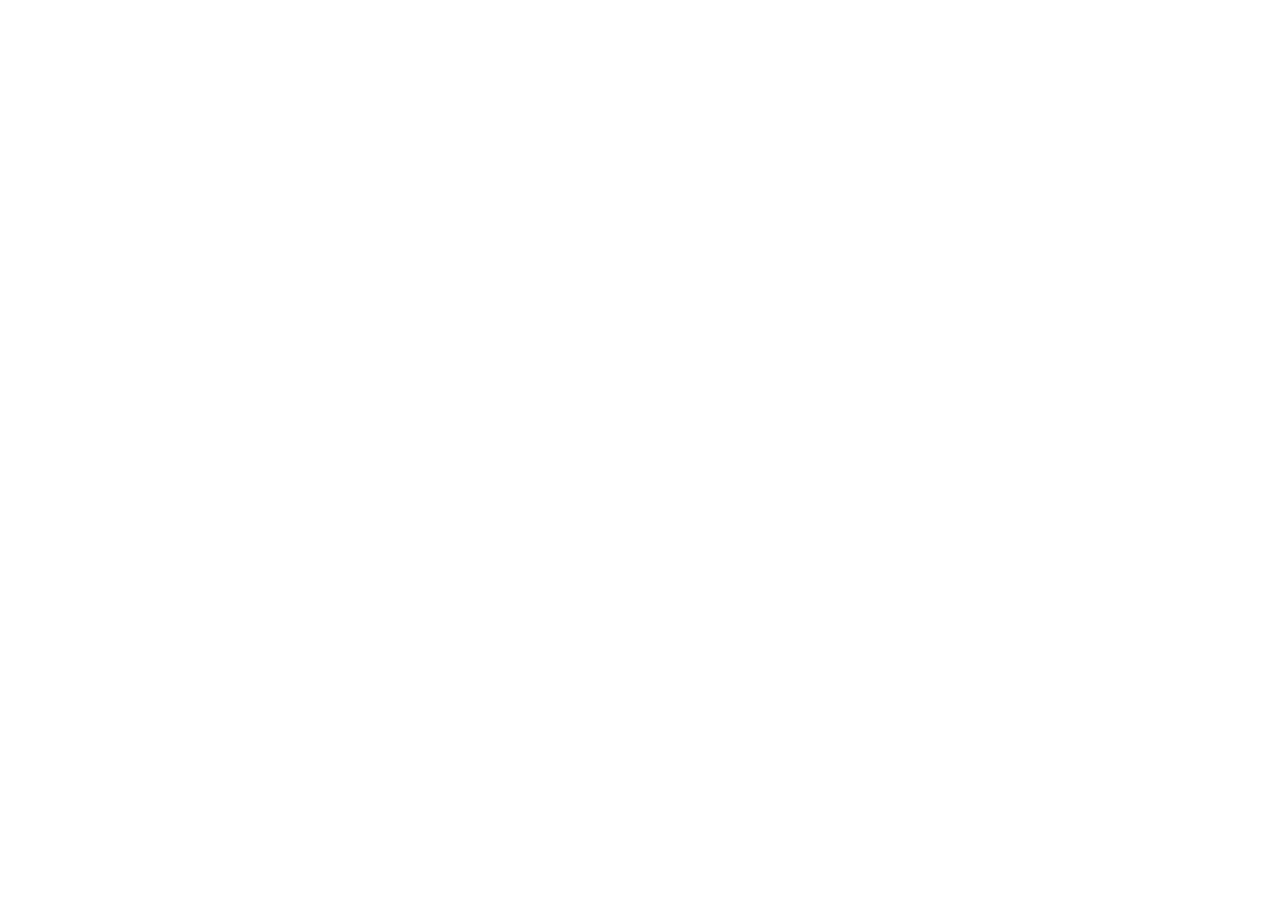
==== sign-up/index.html @ dece6bcc "added assets" ====
<!DOCTYPE html>
<html lang="en">
<head>
    <meta charset="UTF-8">
    <meta name="viewport" content="width=device-width, initial-scale=1.0">
    <title>sign-up form</title>
    <link rel="stylesheet" href="style.css">
</head>
<body>
    
</body>
</html>
---- sign-up/style.css ----
/**
 * 1. Remove the bottom border in Chrome 57- and Firefox 39-.
 * 2. Add the correct text decoration in Chrome, Edge, IE, Opera, and Safari.
 */

 abbr[title] {
    border-bottom: none; /* 1 */
    text-decoration: underline; /* 2 */
    text-decoration: underline dotted; /* 2 */
  }
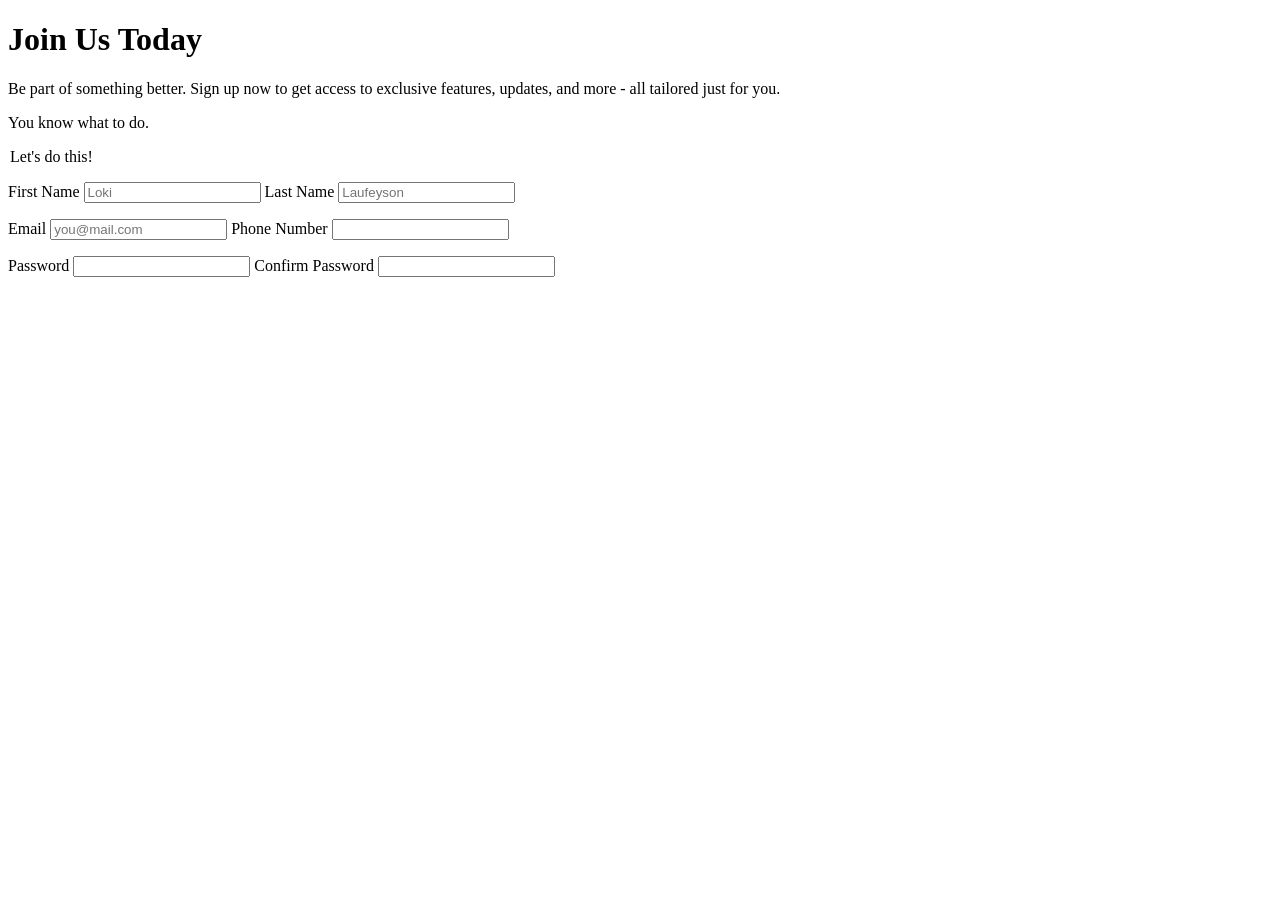
==== commit de763de5: "added input fields" ====
--- a/sign-up/index.html
+++ b/sign-up/index.html
@@ -7,6 +7,34 @@
     <link rel="stylesheet" href="style.css">
 </head>
 <body>
-    
+    <div>
+        <h1>Join Us Today</h1>
+        <p>Be part of something better. Sign up now to get access to exclusive features, updates, and more - all tailored just for you.</p>
+        <p>You know what to do.</p>
+    </div>
+    <form action="/action_page.php" method="get">
+        <legend>Let's do this!</legend>
+        <p>
+            <label for="first_name">First Name</label>
+            <input type="text" id="first_name" placeholder="Loki">
+
+            <label for="last_name">Last Name</label>
+            <input type="text" id="last_name" placeholder="Laufeyson">
+        </p>
+        <p>
+            <label for="email">Email</label>
+            <input type="email" id="email" placeholder="you@mail.com">
+        
+            <label for="phone_number">Phone Number</label>
+            <input type="tel" id="phone_number">
+        </p>
+        <p>
+            <label for="password">Password</label>
+            <input type="password">
+
+            <label for="confirm_password">Confirm Password</label>
+            <input type="password">
+        </p>
+    </form>
 </body>
 </html>
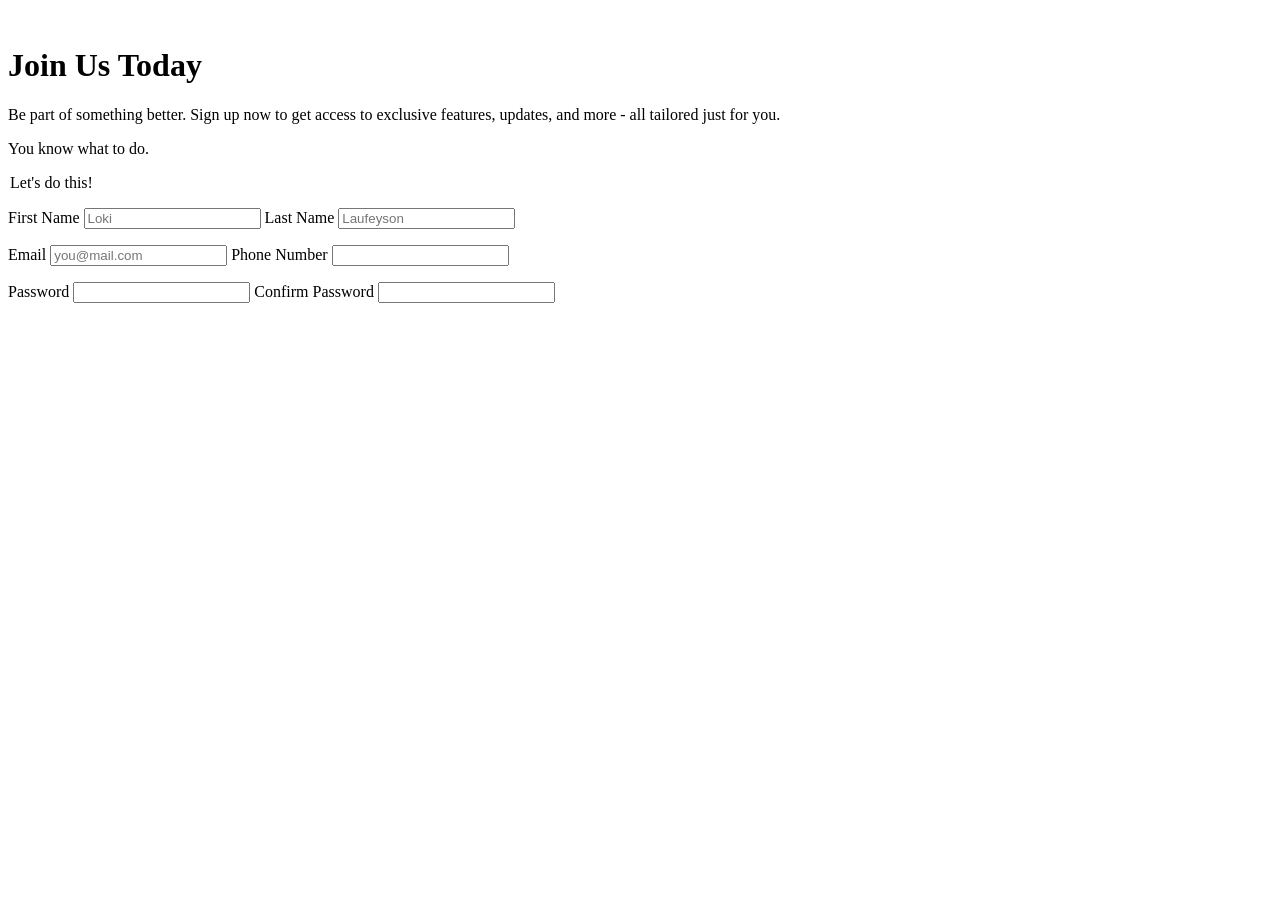
==== commit 417c05af: "Update index.html" ====
--- a/sign-up/index.html
+++ b/sign-up/index.html
@@ -7,6 +7,9 @@
     <link rel="stylesheet" href="style.css">
 </head>
 <body>
+    <div>
+        <img>
+    </div>
     <div>
         <h1>Join Us Today</h1>
         <p>Be part of something better. Sign up now to get access to exclusive features, updates, and more - all tailored just for you.</p>
@@ -37,4 +40,4 @@
         </p>
     </form>
 </body>
-</html>+</html>
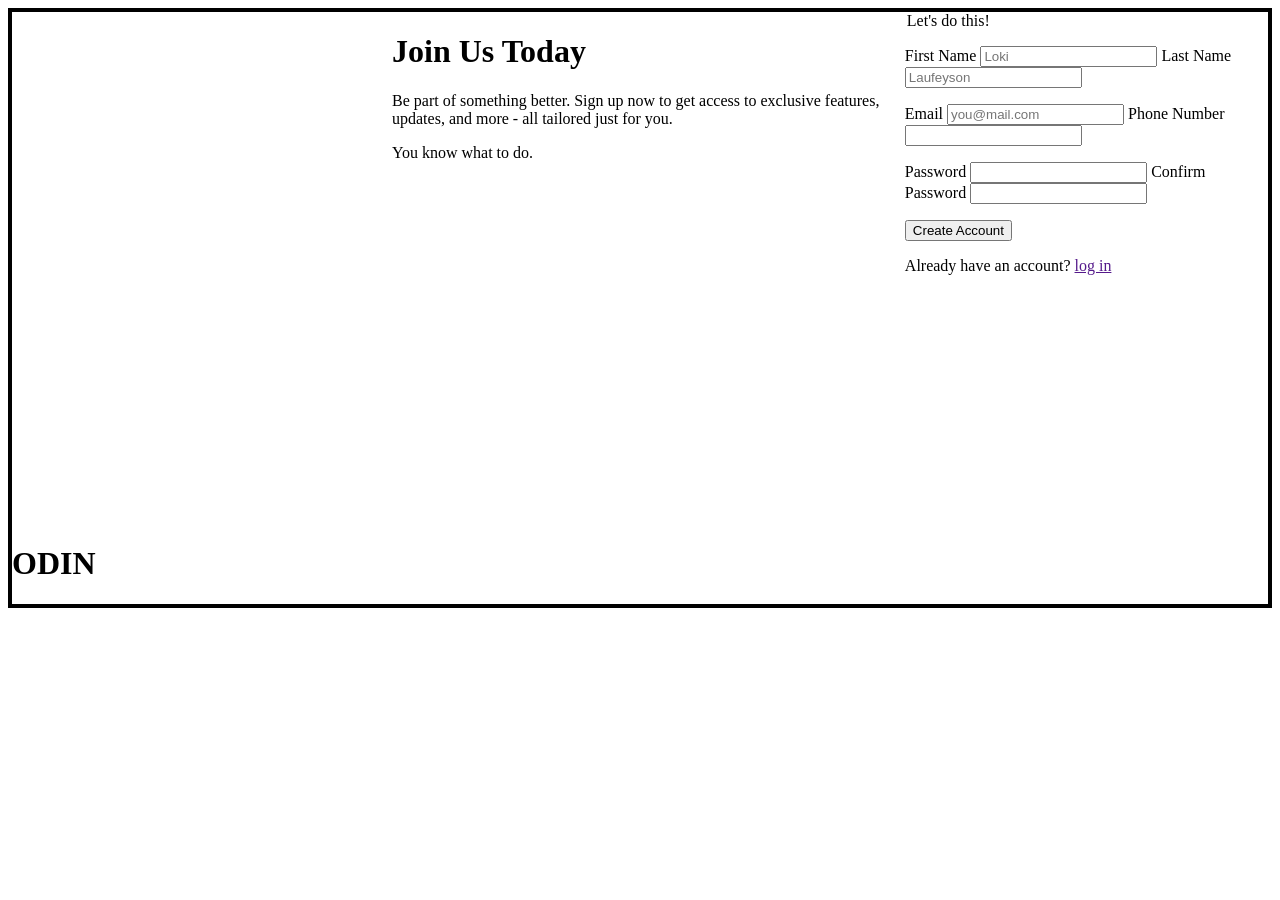
==== commit f423057c: "put body into flexbox" ====
--- a/sign-up/index.html
+++ b/sign-up/index.html
@@ -6,38 +6,56 @@
     <title>sign-up form</title>
     <link rel="stylesheet" href="style.css">
 </head>
+
 <body>
-    <div>
-        <img>
+    <!--left side logo and text  -->
+
+    <div class="left_panel">
+        <div class="content">
+            <img src="odin-lined.png" alt="logo">
+            <h1>ODIN</h1>
+        </div>
     </div>
-    <div>
+
+    <!-- top right heading and copy-->
+
+    <div class="top_right">
         <h1>Join Us Today</h1>
         <p>Be part of something better. Sign up now to get access to exclusive features, updates, and more - all tailored just for you.</p>
         <p>You know what to do.</p>
     </div>
-    <form action="/action_page.php" method="get">
-        <legend>Let's do this!</legend>
-        <p>
-            <label for="first_name">First Name</label>
-            <input type="text" id="first_name" placeholder="Loki">
 
-            <label for="last_name">Last Name</label>
-            <input type="text" id="last_name" placeholder="Laufeyson">
-        </p>
-        <p>
-            <label for="email">Email</label>
-            <input type="email" id="email" placeholder="you@mail.com">
-        
-            <label for="phone_number">Phone Number</label>
-            <input type="tel" id="phone_number">
-        </p>
-        <p>
-            <label for="password">Password</label>
-            <input type="password">
+    <!-- bottom right form-->
 
-            <label for="confirm_password">Confirm Password</label>
-            <input type="password">
-        </p>
-    </form>
+     <div class="bottom_right">
+        <form action="/action_page.php" method="get">
+            <legend>Let's do this!</legend>
+            <p>
+                <label for="first_name">First Name</label>
+                <input type="text" id="first_name" placeholder="Loki">
+
+                <label for="last_name">Last Name</label>
+                <input type="text" id="last_name" placeholder="Laufeyson">
+            </p>
+            <p>
+                <label for="email">Email</label>
+                <input type="email" id="email" placeholder="you@mail.com">
+            
+                <label for="phone_number">Phone Number</label>
+                <input type="tel" id="phone_number">
+            </p>
+            <p>
+                <label for="password">Password</label>
+                <input type="password">
+
+                <label for="confirm_password">Confirm Password</label>
+                <input type="password">
+            </p>
+            <p>
+                <button type="submit">Create Account</button>
+            </p>
+            <p>Already have an account? <a href="">log in</a></p>
+        </form>  
+     </div>
 </body>
-</html>
+</html>
--- a/sign-up/style.css
+++ b/sign-up/style.css
@@ -1,11 +1,8 @@
+body {
+    display: flex;
+    border: 4px solid black;
+}
 
-/**
- * 1. Remove the bottom border in Chrome 57- and Firefox 39-.
- * 2. Add the correct text decoration in Chrome, Edge, IE, Opera, and Safari.
- */
-
- abbr[title] {
-    border-bottom: none; /* 1 */
-    text-decoration: underline; /* 2 */
-    text-decoration: underline dotted; /* 2 */
-  }+.left_panel {
+    background-image: url(amanda-chapman-0j0rOPiZuPY-unsplash.jpg);
+}
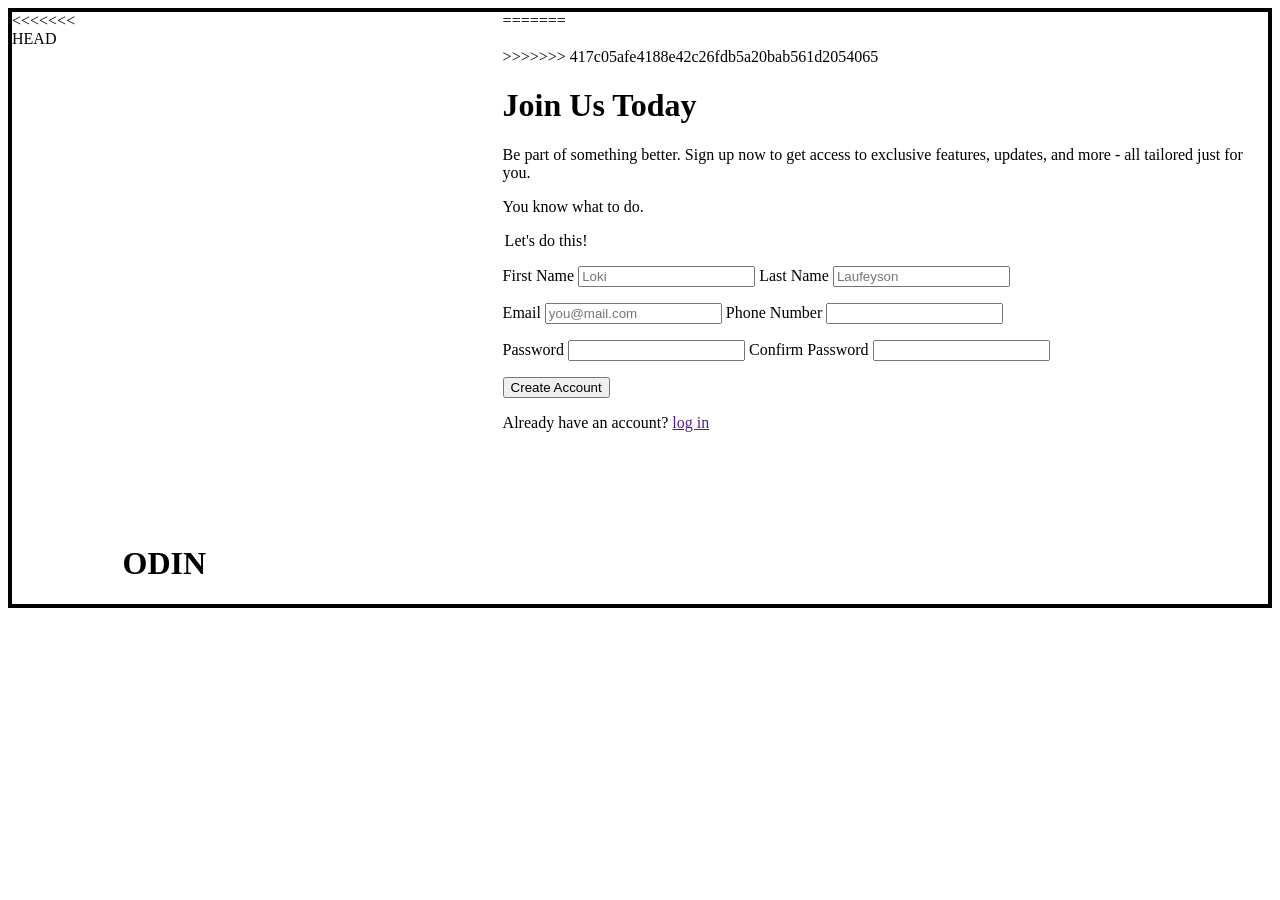
==== commit 35c14bf3: "Merge branch 'main' of https://github.com/Thato-556/Sign-Up-form" ====
--- a/sign-up/index.html
+++ b/sign-up/index.html
@@ -8,6 +8,7 @@
 </head>
 
 <body>
+<<<<<<< HEAD
     <!--left side logo and text  -->
 
     <div class="left_panel">
@@ -20,6 +21,12 @@
     <!-- top right heading and copy-->
 
     <div class="top_right">
+=======
+    <div>
+        <img>
+    </div>
+    <div>
+>>>>>>> 417c05afe4188e42c26fdb5a20bab561d2054065
         <h1>Join Us Today</h1>
         <p>Be part of something better. Sign up now to get access to exclusive features, updates, and more - all tailored just for you.</p>
         <p>You know what to do.</p>
@@ -58,4 +65,4 @@
         </form>  
      </div>
 </body>
-</html>+</html>
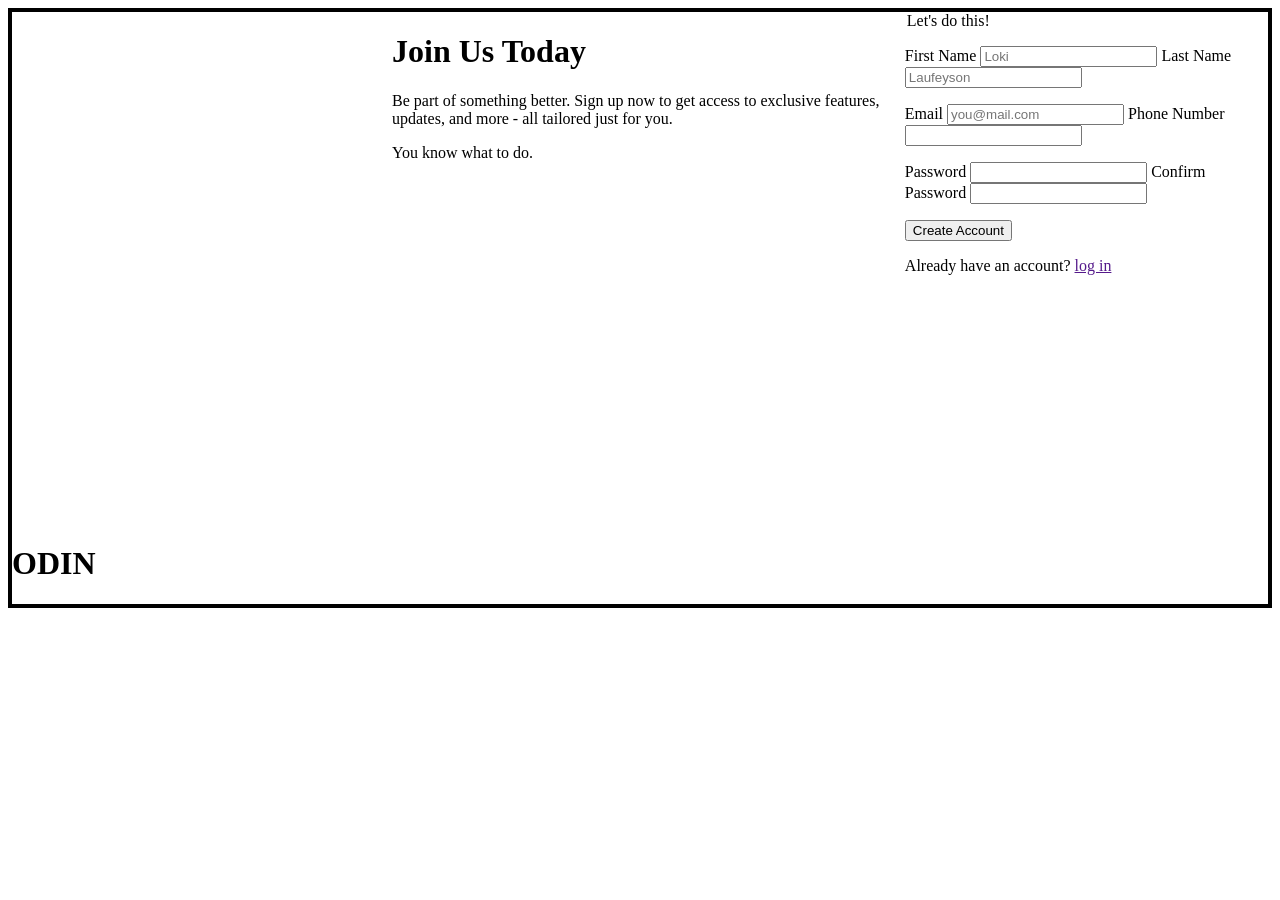
==== commit f1db6f6c: "fixed html" ====
--- a/sign-up/index.html
+++ b/sign-up/index.html
@@ -8,7 +8,7 @@
 </head>
 
 <body>
-<<<<<<< HEAD
+
     <!--left side logo and text  -->
 
     <div class="left_panel">
@@ -19,14 +19,8 @@
     </div>
 
     <!-- top right heading and copy-->
-
+    
     <div class="top_right">
-=======
-    <div>
-        <img>
-    </div>
-    <div>
->>>>>>> 417c05afe4188e42c26fdb5a20bab561d2054065
         <h1>Join Us Today</h1>
         <p>Be part of something better. Sign up now to get access to exclusive features, updates, and more - all tailored just for you.</p>
         <p>You know what to do.</p>
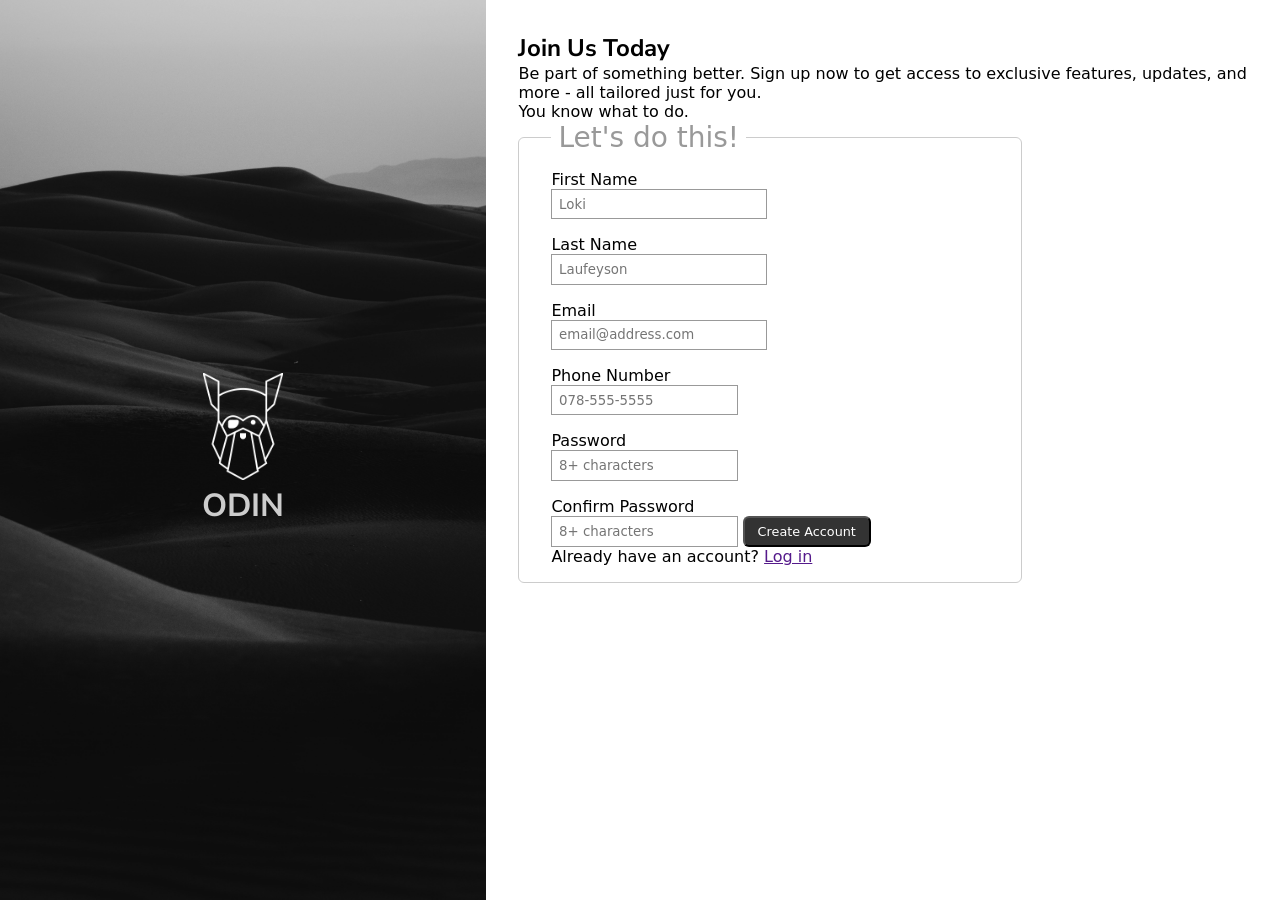
==== commit a96f22fe: "finished css formating and imported fonts for h1, h2" ====
--- a/sign-up/index.html
+++ b/sign-up/index.html
@@ -3,60 +3,58 @@
 <head>
     <meta charset="UTF-8">
     <meta name="viewport" content="width=device-width, initial-scale=1.0">
-    <title>sign-up form</title>
+    <title>Document</title>
     <link rel="stylesheet" href="style.css">
+    <link rel="preconnect" href="https://fonts.googleapis.com">
+    <link rel="preconnect" href="https://fonts.gstatic.com" crossorigin>
+    <link href="https://fonts.googleapis.com/css2?family=Noto+Serif:ital,wght@0,100..900;1,100..900&family=Nunito+Sans:ital,opsz,wght@0,6..12,200..1000;1,6..12,200..1000&family=Poiret+One&family=Tangerine:wght@400;700&display=swap" rel="stylesheet">
 </head>
-
 <body>
-
-    <!--left side logo and text  -->
-
-    <div class="left_panel">
+ <div class="container">
+    <div class="left-panel">
         <div class="content">
             <img src="odin-lined.png" alt="logo">
             <h1>ODIN</h1>
-        </div>
+        </div>    
     </div>
 
-    <!-- top right heading and copy-->
-    
-    <div class="top_right">
-        <h1>Join Us Today</h1>
-        <p>Be part of something better. Sign up now to get access to exclusive features, updates, and more - all tailored just for you.</p>
-        <p>You know what to do.</p>
-    </div>
-
-    <!-- bottom right form-->
-
-     <div class="bottom_right">
-        <form action="/action_page.php" method="get">
+    <div class="right-panel">
+        <section>
+            <h2>Join Us Today</h2>
+            <p>Be part of something better. Sign up now to get access to exclusive features, updates, and more - all tailored just for you.</p>
+            <p>You know what to do.</p>
+        </section>
+        <form action="/action_page.php" method="post">
+            <fieldset>
             <legend>Let's do this!</legend>
-            <p>
+        
                 <label for="first_name">First Name</label>
                 <input type="text" id="first_name" placeholder="Loki">
-
+    
                 <label for="last_name">Last Name</label>
                 <input type="text" id="last_name" placeholder="Laufeyson">
-            </p>
-            <p>
+            
                 <label for="email">Email</label>
-                <input type="email" id="email" placeholder="you@mail.com">
+                <input type="email" id="email" placeholder="email@address.com">
             
                 <label for="phone_number">Phone Number</label>
-                <input type="tel" id="phone_number">
-            </p>
-            <p>
+                <input type="tel" id="phone_number" placeholder="078-555-5555">
+            
                 <label for="password">Password</label>
-                <input type="password">
+                <input type="password" id="password" placeholder="8+ characters" minlength="8">
+    
+                <label for="confirm_password">Confirm Password</label>
+                <input type="password" id="passwordconf" placeholder="8+ characters" minlength="8">
+            
+                <button type="submit">Create Account</button>
+                <p>Already have an account? <a href="">Log in</a></p>
+            </fieldset>
+            
+        </form> 
+        </div>
+    
+       
+ </div>   
 
-                <label for="confirm_password">Confirm Password</label>
-                <input type="password">
-            </p>
-            <p>
-                <button type="submit">Create Account</button>
-            </p>
-            <p>Already have an account? <a href="">log in</a></p>
-        </form>  
-     </div>
 </body>
 </html>
--- a/sign-up/style.css
+++ b/sign-up/style.css
@@ -1,8 +1,134 @@
-body {
-    display: flex;
-    border: 4px solid black;
+* {
+  margin: 0;
+  padding: 0;
+  font-family: system-ui, -apple-system, BlinkMacSystemFont, 'Segoe UI', Roboto, Oxygen, Ubuntu, Cantarell, 'Open Sans', 'Helvetica Neue', sans-serif;
 }
 
-.left_panel {
-    background-image: url(amanda-chapman-0j0rOPiZuPY-unsplash.jpg);
-}+.nunito-sans-custom {
+  font-family: "Nunito Sans", sans-serif;
+  font-optical-sizing: auto;
+  font-weight: 400; /* Replace with 100–900 based on need */
+  font-style: normal;
+  font-variation-settings:
+    "wdth" 100,
+    "YTLC" 500;
+}
+
+body, html {
+  height: 100%;
+}
+
+.container {
+  display: flex;
+  height: 100vh;
+}
+
+.left-panel {
+  width: 40%;
+  height: 100vh;
+}
+
+.right-panel {
+  width: 60%;
+  padding: 2em;
+}
+
+fieldset {
+  margin: 2em 0;
+  padding: 1em 2em;
+  border: solid 1px #ccc;
+  border-radius: 6px;
+  min-width: 200px;
+}
+
+legend {
+  font-size: 1.25em;
+  padding: 0 .25em;
+  color: #999;
+}
+
+label {
+  display: block;
+  margin-top: 1em;
+}
+
+label:first-of-type {
+  margin-top: 0;
+}
+
+input {
+  padding: .5em;
+  border: solid 1px #999;
+}
+
+input[type="email"], input[type="text"] {
+  width: 15em;
+}
+
+input:not(:placeholder-shown):valid {
+  outline-color: rgb(83, 221, 83);
+}
+
+input:not(:placeholder-shown):invalid {
+  outline-color: rgb(247, 68, 68);
+}
+
+input:focus:invalid {
+  outline-color: rgb(231, 201, 29);
+}
+
+input:focus{
+  outline-color: rgb(37, 144, 243);
+}
+
+button {
+  padding: .5em 1em;
+  border-radius: 6px;
+  background-color: #333;
+  color: #fff;
+  font-family: system-ui, -apple-system, BlinkMacSystemFont, 'Segoe UI', Roboto, Oxygen, Ubuntu, Cantarell, 'Open Sans', 'Helvetica Neue', sans-serif;
+  font-size: .8em;
+}
+
+/* large screen rules*/
+@media screen and (min-width:430px) {
+  legend {
+    font-size: 1.75em;
+  }
+
+  fieldset {
+    margin-top: 0;
+    width: 60%;
+    min-width: 320px;
+    position: relative;
+  }
+}
+
+img {
+  width: 80px; 
+  height: auto;
+}
+
+
+.left-panel {
+  background-image: url(jeremy-bishop-8xznAGy4HcY-unsplash.jpg);
+  background-size: cover;
+  background-position: center;
+  background-repeat: no-repeat;
+  position: relative;
+  display: flex;                
+  align-items: center;        
+  justify-content: center;
+}
+
+.left-panel .content {
+  position: relative;
+  z-index: 2;
+  text-align: center;
+  color: #ccc;
+  
+}
+
+h1, h2 {
+  font-family: "Nunito Sans", sans-serif;
+}
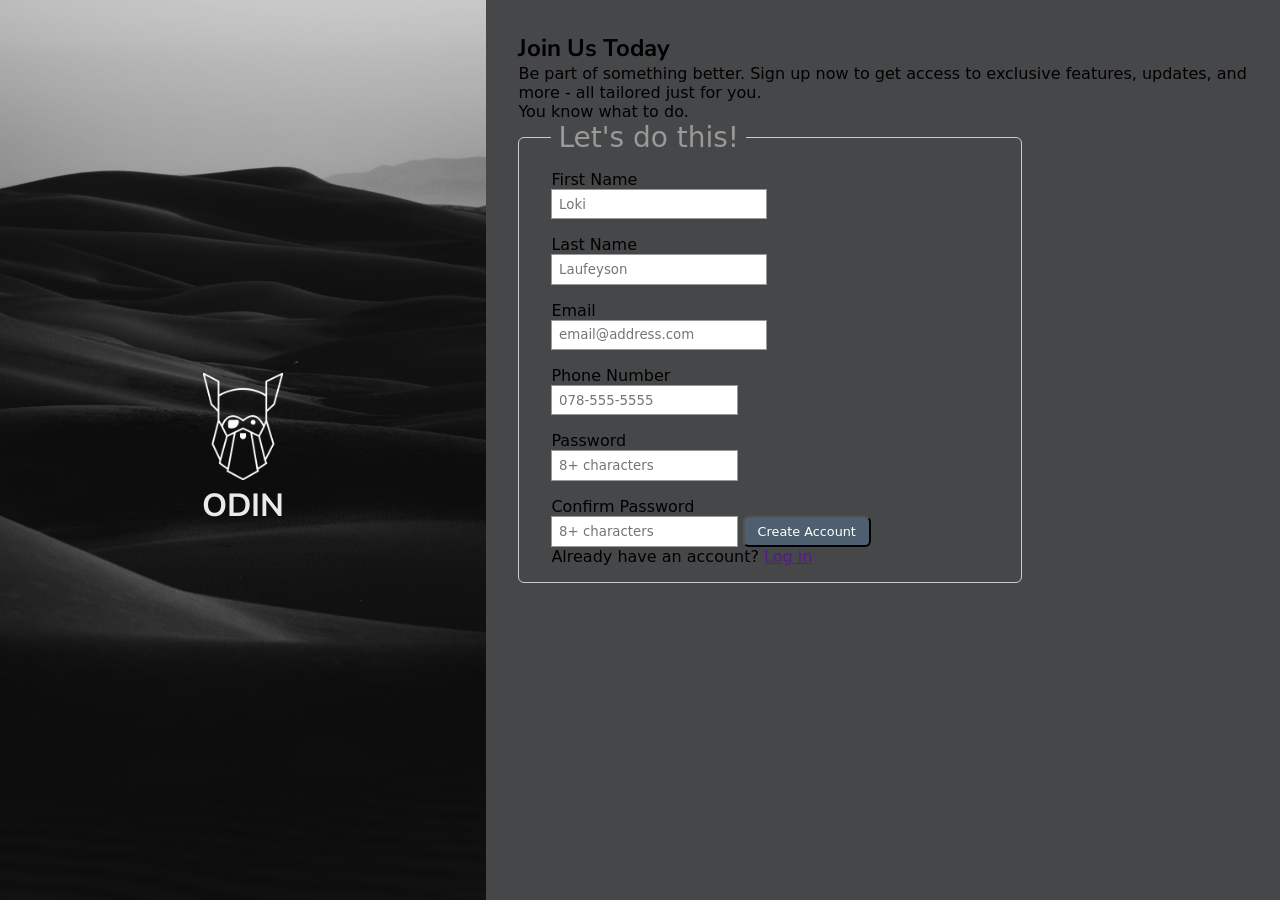
==== commit 992afebf: "changed title" ====
--- a/sign-up/index.html
+++ b/sign-up/index.html
@@ -3,7 +3,7 @@
 <head>
     <meta charset="UTF-8">
     <meta name="viewport" content="width=device-width, initial-scale=1.0">
-    <title>Document</title>
+    <title>Odin Sign-Up</title>
     <link rel="stylesheet" href="style.css">
     <link rel="preconnect" href="https://fonts.googleapis.com">
     <link rel="preconnect" href="https://fonts.gstatic.com" crossorigin>
--- a/sign-up/style.css
+++ b/sign-up/style.css
@@ -29,6 +29,7 @@
 }
 
 .right-panel {
+  background-color: #464749;
   width: 60%;
   padding: 2em;
 }
@@ -84,7 +85,7 @@
 button {
   padding: .5em 1em;
   border-radius: 6px;
-  background-color: #333;
+  background-color: #4e5f70;
   color: #fff;
   font-family: system-ui, -apple-system, BlinkMacSystemFont, 'Segoe UI', Roboto, Oxygen, Ubuntu, Cantarell, 'Open Sans', 'Helvetica Neue', sans-serif;
   font-size: .8em;
@@ -125,7 +126,7 @@
   position: relative;
   z-index: 2;
   text-align: center;
-  color: #ccc;
+  color: #e9eaeb;
   
 }
 
